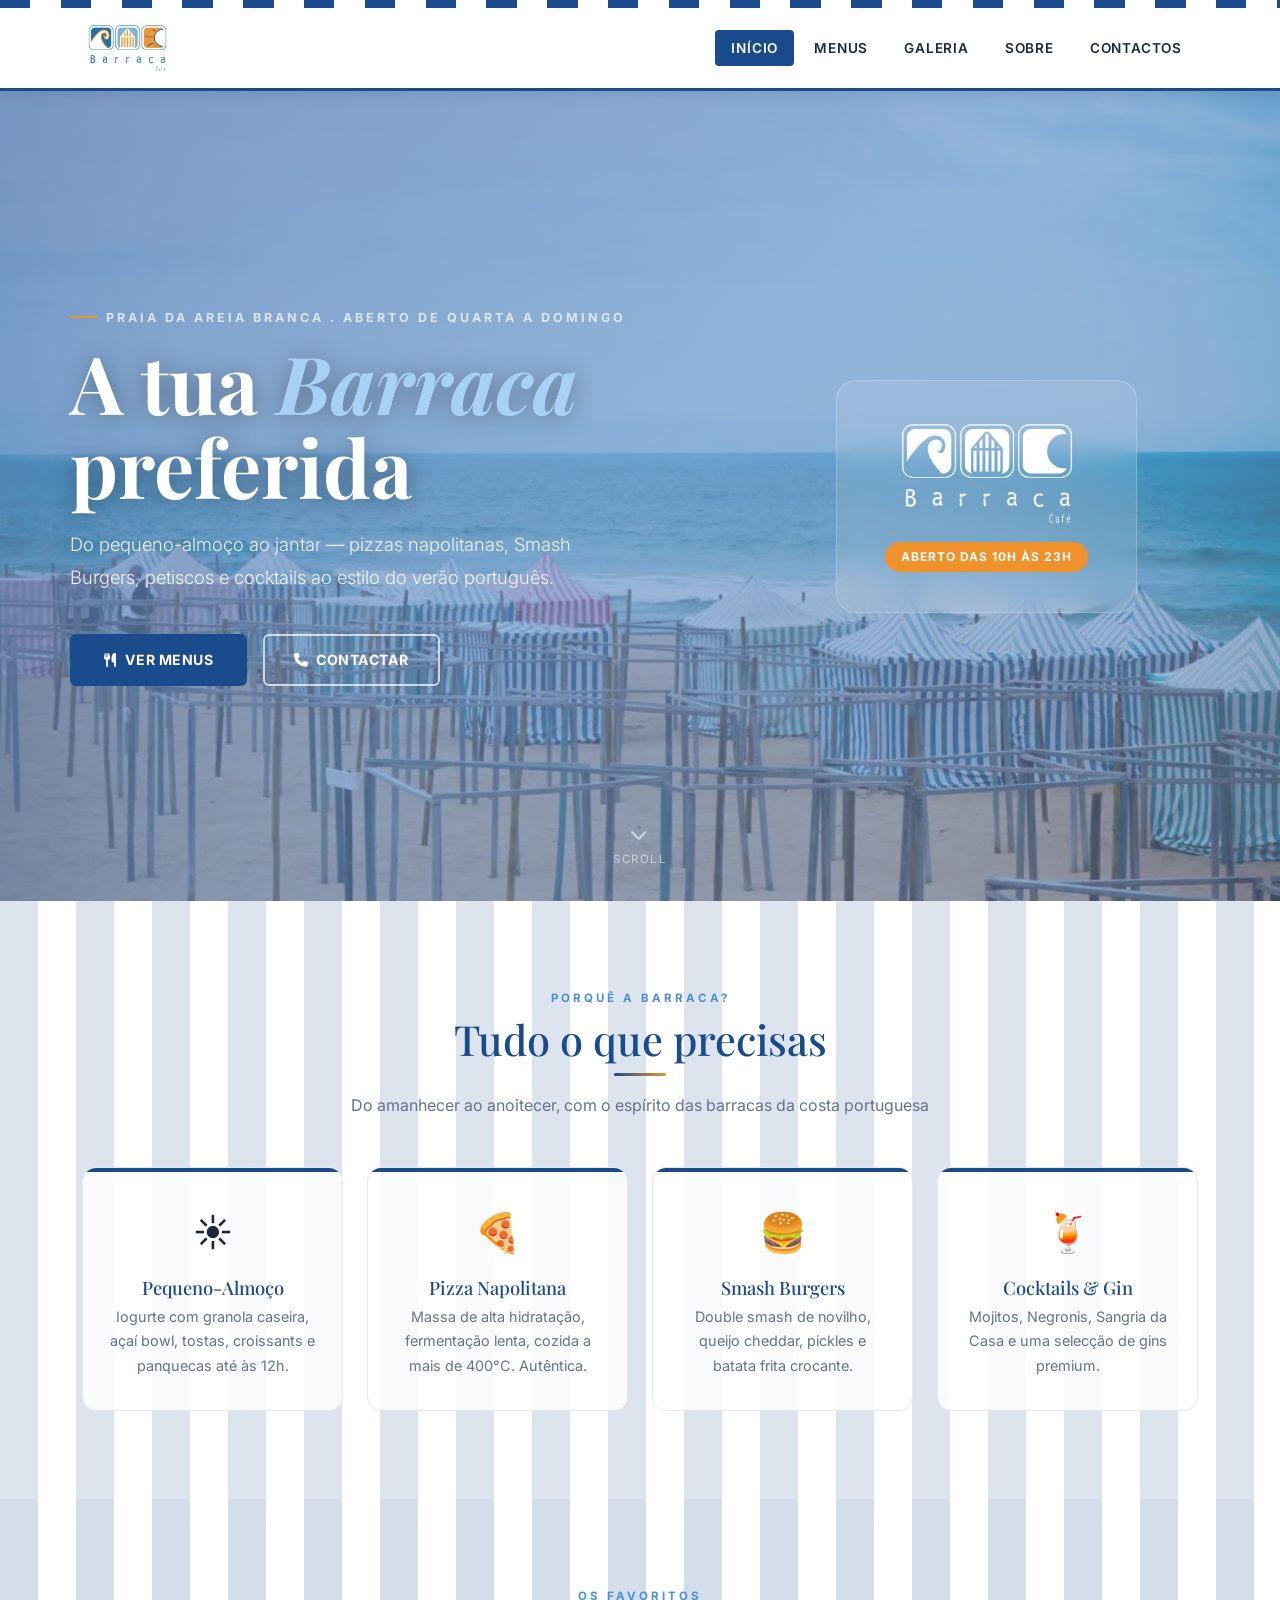
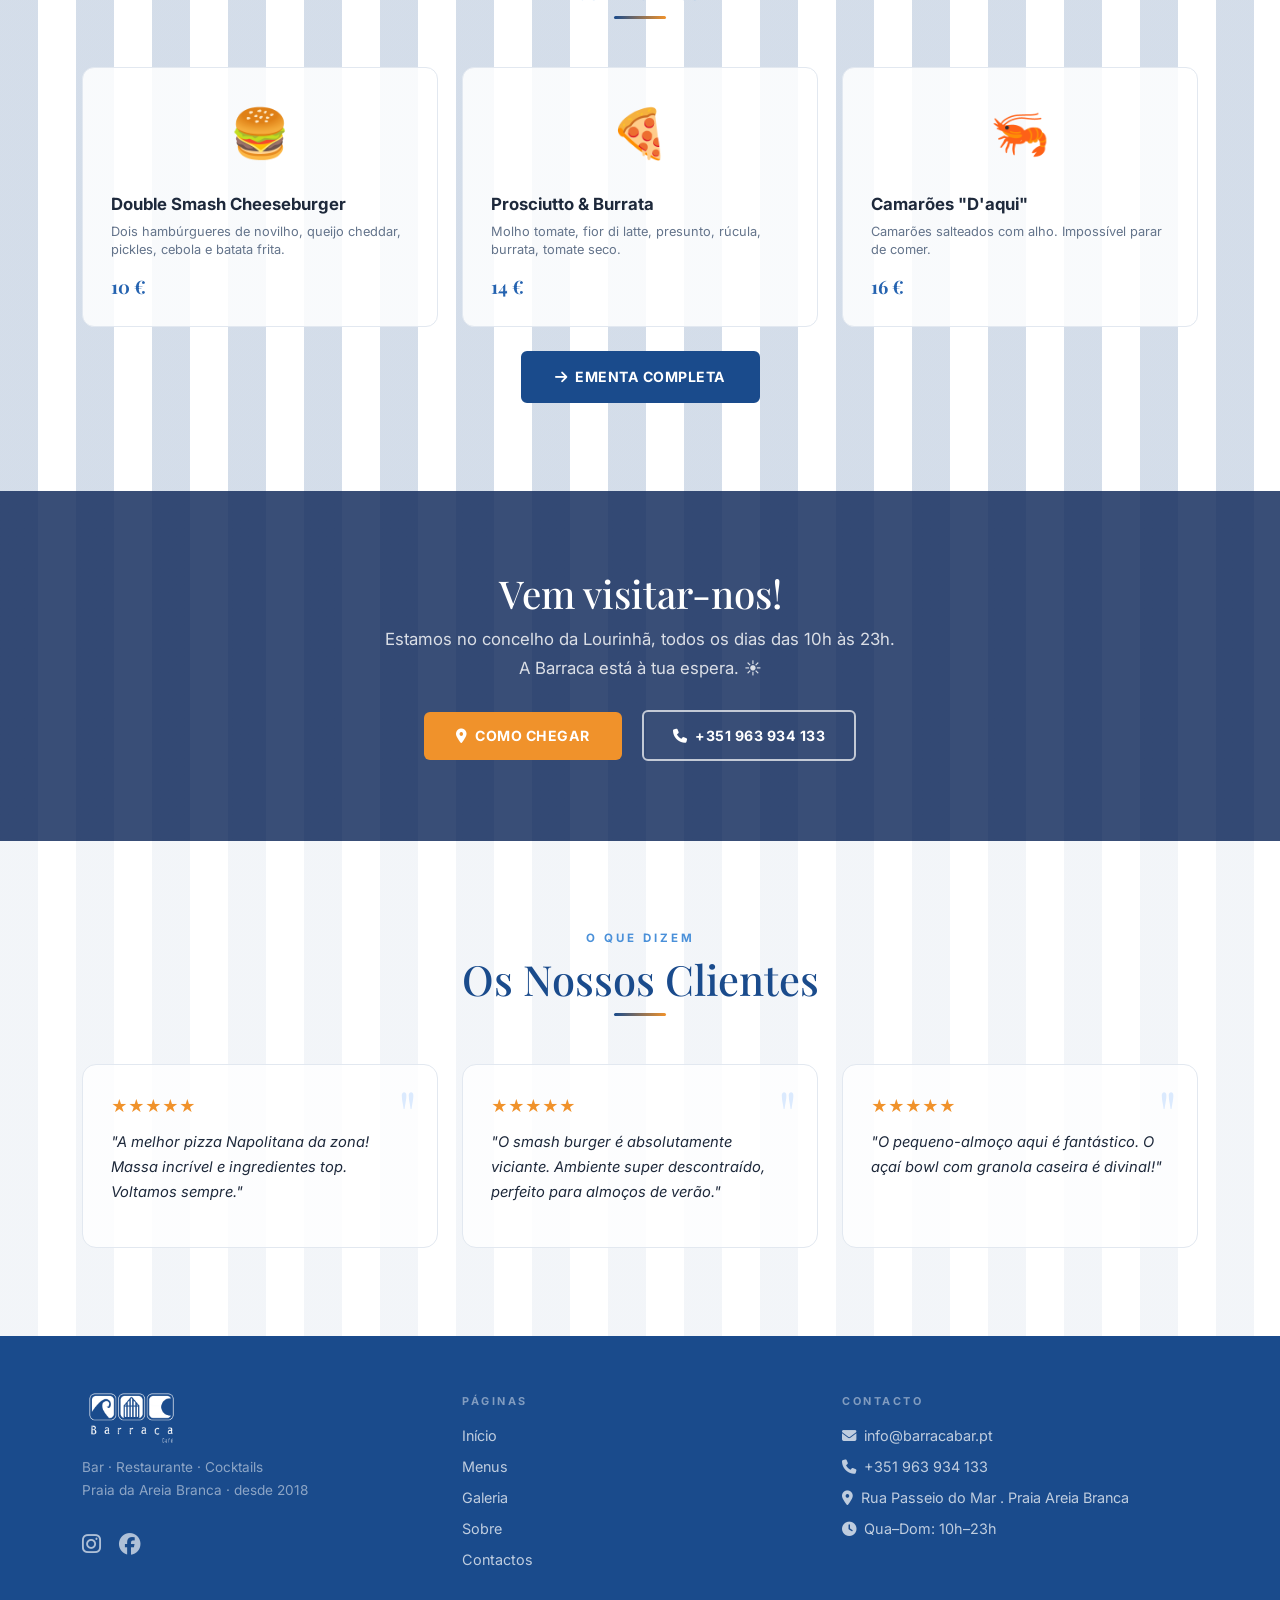
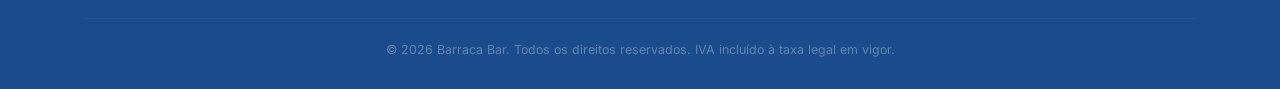
==== index.html @ 21923c7c "added new file" ====
<!DOCTYPE html>
<html lang="pt">
<head>
  <meta charset="UTF-8" />
  <meta name="viewport" content="width=device-width, initial-scale=1" />
  <title>Barraca Bar | Praia da Areia Branca</title>
  <meta name="description" content="Barraca Bar — pequenos-almoços, hambúrgueres smash, pizzas napolitanas, tapas e cocktails junto à praia de Lisboa. Ambiente descontraído com espírito de barraca." />
  <meta name="keywords" content="barraca bar Lisboa, restaurante praia Lisboa, pizza napolitana, hambúrguer smash, café praia, petiscos, cocktails" />
  <!-- Open Graph -->
  <meta property="og:type"
      content="website">
  <meta property="og:site_name"
      content="Barraca Bar">
  <meta property="og:title"
      content="Barraca Bar | Praia da Areia Branca">
  <meta property="og:description"
      content="Pizzas napolitanas, Smash Burgers e cocktails
               junto à praia. Qua-Dom, 10h-23h.">
  <meta property="og:image"
      content="https://barracabar.pt/imagens/pallinni.jpg">
  <meta property="og:url"
      content="https://barracabar.pt">

  <link href="https://cdn.jsdelivr.net/npm/bootstrap@5.3.3/dist/css/bootstrap.min.css" rel="stylesheet"/>
  <link href="https://cdnjs.cloudflare.com/ajax/libs/font-awesome/6.5.0/css/all.min.css" rel="stylesheet"/>
  <link href="https://fonts.googleapis.com/css2?family=Playfair+Display:ital,wght@0,700;1,500&family=Inter:wght@300;400;500;600;700&display=swap" rel="stylesheet"/>
  <link href="css/estilos.css" rel="stylesheet"/>

  <link rel="icon" type="image/x-icon" href="favicon.ico">
  <link rel="icon" type="image/png" sizes="32x32"
      href="favicon-32x32.png">
  <link rel="apple-touch-icon" sizes="180x180"
      href="apple-touch-icon.png">
</head>
<body>

<!-- ══ HEADER ══ -->
<header class="site-header">
  <div class="stripe-band"></div>
  <nav class="navbar navbar-expand-lg">
    <div class="container">
      <a class="navbar-brand" href="index.html">
        <img src="imagens/barracalogo.jpg" alt="Logótipo Barraca Bar"/>
      </a>
      <button class="navbar-toggler" type="button"
              data-bs-toggle="collapse" data-bs-target="#nav"
              aria-controls="nav" aria-expanded="false" aria-label="Menu">
        <span class="navbar-toggler-icon"></span>
      </button>
      <div class="collapse navbar-collapse" id="nav">
        <ul class="navbar-nav ms-auto gap-1">
          <li class="nav-item"><a class="nav-link active" href="index.html">Início</a></li>
          <li class="nav-item"><a class="nav-link" href="ementa.html">Menus</a></li>
          <li class="nav-item"><a class="nav-link" href="galeria.html">Galeria</a></li>
          <li class="nav-item"><a class="nav-link" href="sobre.html">Sobre</a></li>
          <li class="nav-item"><a class="nav-link" href="contactos.html">Contactos</a></li>
        </ul>
      </div>
    </div>
  </nav>
</header>

<main>

  <!-- ── HERO ── -->
  <section class="hero" aria-label="Bem-vindo ao Barraca Bar">
    <div class="hero-overlay"></div>
    <div class="hero-content container">
      <div class="row align-items-center g-5">
        <div class="col-lg-7">
          <p class="hero-eyebrow">Praia da Areia Branca . Aberto de Quarta a Domingo</p>
          <h1>A tua <em>Barraca</em><br/>preferida</h1>
          <p class="lead">Do pequeno-almoço ao jantar — pizzas napolitanas, Smash Burgers, petiscos e cocktails ao estilo do verão português.</p>
          <div class="d-flex flex-wrap gap-3">
            <a href="ementa.html" class="btn-barraca"><i class="fas fa-utensils"></i> Ver Menus</a>
            <a href="contactos.html" class="btn-outline-white"><i class="fas fa-phone"></i> Contactar</a>
          </div>
        </div>
        <div class="col-lg-5 d-none d-lg-flex align-items-center justify-content-center">
          <div class="hero-logo-card">
            <img src="imagens/barracalogo.jpg" alt="Barraca Bar"/>
            <span class="badge-open">Aberto das 10h às 23h</span>
          </div>
        </div>
      </div>
    </div>
    <div class="scroll-hint" aria-hidden="true">
      <i class="fas fa-chevron-down"></i>
      <span>Scroll</span>
    </div>
  </section>

  <!-- ── DESTAQUES ── -->
  <section aria-label="O que temos para oferecer">
    <div class="container">
      <div class="text-center mb-5">
        <span class="section-eyebrow">Porquê a Barraca?</span>
        <h2 class="section-title">Tudo o que precisas</h2>
        <div class="divider mx-auto"></div>
        <p class="section-sub">Do amanhecer ao anoitecer, com o espírito das barracas da costa portuguesa</p>
      </div>
      <div class="row g-4">
        <div class="col-sm-6 col-lg-3">
          <div class="feat-card">
            <span class="icon">☀️</span>
            <h3>Pequeno-Almoço</h3>
            <p>Iogurte com granola caseira, açaí bowl, tostas, croissants e panquecas até às 12h.</p>
          </div>
        </div>
        <div class="col-sm-6 col-lg-3">
          <div class="feat-card">
            <span class="icon">🍕</span>
            <h3>Pizza Napolitana</h3>
            <p>Massa de alta hidratação, fermentação lenta, cozida a mais de 400°C. Autêntica.</p>
          </div>
        </div>
        <div class="col-sm-6 col-lg-3">
          <div class="feat-card">
            <span class="icon">🍔</span>
            <h3>Smash Burgers</h3>
            <p>Double smash de novilho, queijo cheddar, pickles e batata frita crocante.</p>
          </div>
        </div>
        <div class="col-sm-6 col-lg-3">
          <div class="feat-card">
            <span class="icon">🍹</span>
            <h3>Cocktails & Gin</h3>
            <p>Mojitos, Negronis, Sangria da Casa e uma selecção de gins premium.</p>
          </div>
        </div>
      </div>
    </div>
  </section>

  <!-- ── DESTAQUES DA EMENTA ── -->
  <section class="stripe-v-pale" aria-label="Destaques da ementa">
    <div class="container">
      <div class="text-center mb-5">
        <span class="section-eyebrow">Os favoritos</span>
        <div class="divider mx-auto"></div>
      </div>
      <div class="row g-4">
        <div class="col-md-4">
          <div class="menu-card h-100">
            <div style="font-size:3rem;text-align:center;margin-bottom:1rem;">🍔</div>
            <div class="prato-nome" style="font-size:1.05rem;margin-bottom:.3rem;">Double Smash Cheeseburger</div>
            <p class="prato-desc" style="margin-bottom:.75rem;">Dois hambúrgueres de novilho, queijo cheddar, pickles, cebola e batata frita.</p>
            <span class="prato-preco">10 €</span>
          </div>
        </div>
        <div class="col-md-4">
          <div class="menu-card h-100">
            <div style="font-size:3rem;text-align:center;margin-bottom:1rem;">🍕</div>
            <div class="prato-nome" style="font-size:1.05rem;margin-bottom:.3rem;">Prosciutto &amp; Burrata</div>
            <p class="prato-desc" style="margin-bottom:.75rem;">Molho tomate, fior di latte, presunto, rúcula, burrata, tomate seco.</p>
            <span class="prato-preco">14 €</span>
          </div>
        </div>
        <div class="col-md-4">
          <div class="menu-card h-100">
            <div style="font-size:3rem;text-align:center;margin-bottom:1rem;">🦐</div>
            <div class="prato-nome" style="font-size:1.05rem;margin-bottom:.3rem;">Camarões "D'aqui"</div>
            <p class="prato-desc" style="margin-bottom:.75rem;">Camarões salteados com alho. Impossível parar de comer.</p>
            <span class="prato-preco">16 €</span>
          </div>
        </div>
      </div>
      <div class="text-center mt-4">
        <a href="ementa.html" class="btn-barraca"><i class="fas fa-arrow-right"></i> Ementa Completa</a>
      </div>
    </div>
  </section>

  <!-- ── CTA com foto de barraca ── -->
  <section class="cta-section" aria-label="Chamada para contacto">
    <div class="container">
      <h2>Vem visitar-nos!</h2>
      <p>Estamos no concelho da Lourinhã, todos os dias das 10h às 23h.<br/>A Barraca está à tua espera. ☀️</p>
      <a href="contactos.html" class="btn-laranja me-3"><i class="fas fa-map-marker-alt"></i> Como Chegar</a>
      <a href="tel:+351963934133" class="btn-outline-white"><i class="fas fa-phone"></i> +351 963 934 133</a>
    </div>
  </section>

  <!-- ── TESTEMUNHOS ── -->
  <section aria-label="Opiniões de clientes">
    <div class="container">
      <div class="text-center mb-5">
        <span class="section-eyebrow">O que dizem</span>
        <h2 class="section-title">Os Nossos Clientes</h2>
        <div class="divider mx-auto"></div>
      </div>
      <div class="row g-4">
        <div class="col-md-4">
          <div class="review-card">
            <div class="review-stars">★★★★★</div>
            <p class="review-text">"A melhor pizza Napolitana da zona! Massa incrível e ingredientes top. Voltamos sempre."</p>
            <span class="review-author"></span>
          </div>
        </div>
        <div class="col-md-4">
          <div class="review-card">
            <div class="review-stars">★★★★★</div>
            <p class="review-text">"O smash burger é absolutamente viciante. Ambiente super descontraído, perfeito para almoços de verão."</p>
            <span class="review-author"></span>
          </div>
        </div>
        <div class="col-md-4">
          <div class="review-card">
            <div class="review-stars">★★★★★</div>
            <p class="review-text">"O pequeno-almoço aqui é fantástico. O açaí bowl com granola caseira é divinal!"</p>
            <span class="review-author"></span>
          </div>
        </div>
      </div>
    </div>
  </section>

</main>

<!-- ══ FOOTER ══ -->
<footer class="site-footer">
  <div class="container">
    <div class="row g-4">
      <div class="col-lg-4">
        <div class="footer-logo"><img src="imagens/barracalogo.jpg" alt="Barraca Bar"/></div>
        <p class="footer-tagline">Bar · Restaurante · Cocktails<br/>Praia da Areia Branca · desde 2018</p>
        <div class="social-row">
          <a href="https://www.instagram.com/barraca_bar/" aria-label="Instagram"><i class="fab fa-instagram"></i></a>
          <a href="https://www.facebook.com/BarracaCafePab/" aria-label="Facebook"><i class="fab fa-facebook"></i></a>
          <a href="#" aria-label="TripAdvisor"><i class="fab fa-tripadvisor"></i></a>
        </div>
      </div>
      <div class="col-sm-6 col-lg-4 footer-links">
        <span class="footer-col-title">Páginas</span>
        <a href="index.html">Início</a>
        <a href="ementa.html">Menus</a>
        <a href="galeria.html">Galeria</a>
        <a href="sobre.html">Sobre</a>
        <a href="contactos.html">Contactos</a>
      </div>
      <div class="col-sm-6 col-lg-4 footer-links">
        <span class="footer-col-title">Contacto</span>
        <a href="mailto:info@barracabar.pt"><i class="fas fa-envelope me-2"></i>info@barracabar.pt</a>
        <a href="tel:+351963934133"><i class="fas fa-phone me-2"></i>+351 963 934 133</a>
        <a href="#"><i class="fas fa-map-marker-alt me-2"></i>Rua Passeio do Mar . Praia Areia Branca</a>
        <a href="#"><i class="fas fa-clock me-2"></i>Qua–Dom: 10h–23h</a>
      </div>
    </div>
    <hr class="footer-hr"/>
    <p class="footer-copy">&copy; 2026 Barraca Bar. Todos os direitos reservados. IVA incluído à taxa legal em vigor.</p>
  </div>
</footer>

<script src="https://cdn.jsdelivr.net/npm/bootstrap@5.3.3/dist/js/bootstrap.bundle.min.js"></script>
</body>
</html>
---- css/estilos.css ----
/* ══════════════════════════════════════════════════════════════
   Barraca Bar — Folha de Estilos Principal
   Paleta: Branco dominante · Azul #1a4b8c · Laranja #f0922b
   ══════════════════════════════════════════════════════════════ */

@import url('https://fonts.googleapis.com/css2?family=Playfair+Display:ital,wght@0,700;1,500&family=Inter:wght@300;400;500;600;700&display=swap');

/* ── VARIÁVEIS ── */
:root {
  --azul:        #1a4b8c;
  --azul-mid:    #2563b0;
  --azul-light:  #4a90d9;
  --azul-pale:   #dbeafe;
  --laranja:     #f0922b;
  --laranja-esc: #d4771e;
  --branco:      #ffffff;
  --off-white:   #f8fafc;
  --cinza-claro: #f1f5f9;
  --cinza-borda: #e2e8f0;
  --texto:       #1e293b;
  --texto-muted: #64748b;
  --sombra-azul: rgba(26, 75, 140, 0.12);
  --red:         #ed3b3b;
  --green:       #3e6e00;

  /* Riscas verticais azul+branco (fiel à foto) */
  --s: 38px;
}

/* ── RESET ── */
*, *::before, *::after { box-sizing: border-box; margin: 0; padding: 0; }

html { scroll-behavior: smooth; }

body {
  font-family: 'Inter', sans-serif;
  color: var(--texto);
  /* Riscas verticais subtis em todo o site — fundo permanente */
  background:
    repeating-linear-gradient(
      90deg,
      rgba(26,75,140,.055)  0,
      rgba(26,75,140,.055)  var(--s),
      transparent           var(--s),
      transparent           calc(var(--s) * 2)
    )
    #ffffff;
  font-size: 16px;
  line-height: 1.7;
  -webkit-font-smoothing: antialiased;
}

h1, h2, h3, h4 {
  font-family: 'Playfair Display', serif;
  line-height: 1.15;
}

img { max-width: 100%; display: block; }
a  { transition: color .2s; }

/* ══════════════════════════════════════════════════════════════
   PADRÕES DE RISCAS
   ══════════════════════════════════════════════════════════════ */

/* Riscas verticais fortes — igual às barracas da foto */
.stripe-v {
  background: repeating-linear-gradient(
    90deg,
    var(--azul)  0, var(--azul)  var(--s),
    var(--branco) var(--s), var(--branco) calc(var(--s) * 2)
  );
}

/* Riscas médias — secções de destaque */
.stripe-v-pale {
  background: repeating-linear-gradient(
    90deg,
    rgba(26,75,140,.14)  0, rgba(26,75,140,.14)  var(--s),
    rgba(255,255,255,.95) var(--s), rgba(255,255,255,.95) calc(var(--s) * 2)
  );
}

/* Riscas ainda mais fortes — alternância de secção */
.stripe-v-strong {
  background: repeating-linear-gradient(
    90deg,
    rgba(26,75,140,.22)  0, rgba(26,75,140,.22)  var(--s),
    var(--branco)        var(--s), var(--branco)  calc(var(--s) * 2)
  );
}

/* Faixa decorativa topo tipo toldo — azul, branco, azul, branco */
.stripe-band {
  height: 8px;
  background: repeating-linear-gradient(
    90deg,
    var(--azul)   0,  var(--azul)   calc(var(--s) * 0.8),
    var(--branco) calc(var(--s) * 0.8), var(--branco) calc(var(--s) * 1.6)
  );
}

/* ══════════════════════════════════════════════════════════════
   NAVBAR
   ══════════════════════════════════════════════════════════════ */
.site-header {
  position: sticky;
  top: 0;
  z-index: 1000;
  box-shadow: 0 2px 16px rgba(0,0,0,.10);
}

.navbar {
  background: var(--branco) !important;
  padding: .7rem 0;
  border-bottom: 3px solid var(--azul);
}

.navbar-brand img {
  height: 48px;
  width: auto;
}

.nav-link {
  font-family: 'Inter', sans-serif;
  font-weight: 600;
  font-size: .85rem;
  letter-spacing: .8px;
  text-transform: uppercase;
  color: var(--texto) !important;
  padding: .4rem 1rem !important;
  border-radius: 4px;
  transition: color .2s, background .2s;
}
.nav-link:hover,
.nav-link.active {
  color: var(--branco) !important;
  background: var(--azul);
}

.navbar-toggler {
  border: 2px solid var(--azul);
  border-radius: 4px;
  padding: .3rem .5rem;
}
.navbar-toggler-icon {
  background-image: url("data:image/svg+xml,%3csvg xmlns='http://www.w3.org/2000/svg' viewBox='0 0 30 30'%3e%3cpath stroke='%231a4b8c' stroke-linecap='round' stroke-width='2.5' d='M4 7h22M4 15h22M4 23h22'/%3e%3c/svg%3e");
}

/* ══════════════════════════════════════════════════════════════
   HERO — foto barraca como fundo
   ══════════════════════════════════════════════════════════════ */
.hero {
  position: relative;
  min-height: 90vh;
  display: flex;
  align-items: center;
  justify-content: center;
  overflow: hidden;
  background:
    url('../imagens/barraca-hero.jpg') center center / cover no-repeat;
}

/* Overlay */
.hero-overlay {
  position: absolute;
  inset: 0;
  background: linear-gradient(
    135deg,
    rgba(105, 133, 184, 0.8) 0%,
    rgba(104, 144, 197, 0.65) 50%,
    rgba(102, 127, 172, 0.55) 100%
  );
}

.hero-content {
  position: relative;
  z-index: 2;
  color: var(--branco);
  width: 100%;
  padding: 6rem 0;
}

/* Force both columns to align at vertical midpoint */
.hero-content .row {
  align-items: center;
}

.hero-eyebrow {
  font-family: 'Inter', sans-serif;
  font-size: .78rem;
  font-weight: 700;
  letter-spacing: 3px;
  text-transform: uppercase;
  color: rgba(255,255,255,.7);
  margin-bottom: .75rem;
  display: flex;
  align-items: center;
  gap: .5rem;
}
.hero-eyebrow::before {
  content: '';
  display: inline-block;
  width: 28px;
  height: 2px;
  background: var(--laranja);
}

.hero h1 {
  font-size: 4.5rem;
  font-weight: 700;
  line-height: 1.05;
  margin-bottom: 1.25rem;
  text-shadow: 0 2px 24px rgba(0,0,0,.35);
}
.hero h1 em {
  font-style: italic;
  color: #a8d0f5;
}

.hero .lead {
  font-size: 1.15rem;
  font-weight: 300;
  color: rgba(255,255,255,.88);
  max-width: 520px;
  margin-bottom: 2.5rem;
  line-height: 1.8;
}

/* Glassmorphism box — logo */
.hero-logo-card {
  background: rgba(255,255,255,.10);
  backdrop-filter: blur(12px);
  -webkit-backdrop-filter: blur(12px);
  border: 1px solid rgba(255,255,255,.22);
  border-radius: 20px;
  padding: 2.5rem 3rem;
  text-align: center;
  display: flex;
  flex-direction: column;
  align-items: center;
  gap: 1rem;
}
.hero-logo-card img {
  width: 200px;
  filter: brightness(0) invert(1);
}
.hero-logo-card .badge-open {
  display: inline-block;
  background: var(--laranja);
  color: var(--branco);
  font-size: .75rem;
  font-weight: 700;
  letter-spacing: 1px;
  text-transform: uppercase;
  padding: .3rem 1rem;
  border-radius: 20px;
}

/* Scroll indicator */
.scroll-hint {
  position: absolute;
  bottom: 2rem;
  left: 50%;
  transform: translateX(-50%);
  z-index: 3;
  display: flex;
  flex-direction: column;
  align-items: center;
  gap: .4rem;
  color: rgba(255,255,255,.55);
  font-size: .72rem;
  letter-spacing: 1.5px;
  text-transform: uppercase;
  animation: bounce 2s ease-in-out infinite;
}
.scroll-hint i { font-size: 1.1rem; }
@keyframes bounce {
  0%, 100% { transform: translateX(-50%) translateY(0); }
  50%       { transform: translateX(-50%) translateY(6px); }
}

/* ══════════════════════════════════════════════════════════════
   BOTÕES
   ══════════════════════════════════════════════════════════════ */
.btn-barraca {
  display: inline-flex;
  align-items: center;
  gap: .5rem;
  background: var(--azul);
  color: var(--branco);
  border: 2px solid var(--azul);
  padding: .75rem 2rem;
  border-radius: 6px;
  font-family: 'Inter', sans-serif;
  font-weight: 700;
  font-size: .88rem;
  letter-spacing: .5px;
  text-transform: uppercase;
  text-decoration: none;
  cursor: pointer;
  transition: all .25s;
}
.btn-barraca:hover {
  background: var(--azul-mid);
  border-color: var(--azul-mid);
  color: var(--branco);
  transform: translateY(-2px);
  box-shadow: 0 6px 20px rgba(26,75,140,.35);
}

.btn-outline-white {
  display: inline-flex;
  align-items: center;
  gap: .5rem;
  background: transparent;
  color: var(--branco);
  border: 2px solid rgba(255,255,255,.7);
  padding: .73rem 1.8rem;
  border-radius: 6px;
  font-family: 'Inter', sans-serif;
  font-weight: 700;
  font-size: .88rem;
  letter-spacing: .5px;
  text-transform: uppercase;
  text-decoration: none;
  transition: all .25s;
}
.btn-outline-white:hover {
  background: var(--branco);
  border-color: var(--branco);
  color: var(--azul);
  transform: translateY(-2px);
}

.btn-laranja {
  display: inline-flex;
  align-items: center;
  gap: .5rem;
  background: var(--laranja);
  color: var(--branco);
  border: none;
  padding: .75rem 2rem;
  border-radius: 6px;
  font-family: 'Inter', sans-serif;
  font-weight: 700;
  font-size: .88rem;
  letter-spacing: .5px;
  text-transform: uppercase;
  text-decoration: none;
  cursor: pointer;
  transition: all .25s;
}
.btn-laranja:hover {
  background: var(--laranja-esc);
  color: var(--branco);
  transform: translateY(-2px);
  box-shadow: 0 6px 18px rgba(240,146,43,.4);
}

/* ══════════════════════════════════════════════════════════════
   SECÇÕES GENÉRICAS
   ══════════════════════════════════════════════════════════════ */
section { padding: 5.5rem 0; }

.section-eyebrow {
  font-family: 'Inter', sans-serif;
  font-size: .72rem;
  font-weight: 700;
  letter-spacing: 3px;
  text-transform: uppercase;
  color: var(--azul-light);
  display: block;
  margin-bottom: .4rem;
}

.section-title {
  font-size: 2.6rem;
  color: var(--azul);
  margin-bottom: .3rem;
}

.section-sub {
  font-size: 1rem;
  color: var(--texto-muted);
  margin-bottom: 3rem;
}

.divider {
  width: 52px;
  height: 3px;
  background: linear-gradient(to right, var(--azul), var(--laranja));
  border-radius: 2px;
  margin: .6rem 0 1rem;
}
.divider.mx-auto { margin-left: auto; margin-right: auto; }

/* ══════════════════════════════════════════════════════════════
   CARDS DE DESTAQUE (home)
   ══════════════════════════════════════════════════════════════ */
.feat-card {
  background: rgba(255,255,255,.82);
  backdrop-filter: blur(0px);
  border: 1px solid var(--cinza-borda);
  border-radius: 14px;
  padding: 2rem 1.5rem;
  text-align: center;
  height: 100%;
  transition: transform .3s, box-shadow .3s, border-color .3s;
  position: relative;
  overflow: hidden;
}
.feat-card::before {
  content: '';
  position: absolute;
  top: 0; left: 0; right: 0;
  height: 4px;
  background: var(--azul);
}
.feat-card:hover {
  transform: translateY(-6px);
  box-shadow: 0 16px 40px var(--sombra-azul);
  border-color: var(--azul-pale);
}
.feat-card .icon {
  font-size: 2.4rem;
  margin-bottom: .75rem;
  display: block;
}
.feat-card h3 {
  font-size: 1.15rem;
  color: var(--azul);
  margin-bottom: .4rem;
}
.feat-card p {
  font-size: .9rem;
  color: var(--texto-muted);
  margin: 0;
}

/* ══════════════════════════════════════════════════════════════
   SECÇÃO CTA (fundo com foto barraca + overlay azul)
   ══════════════════════════════════════════════════════════════ */
.cta-section {
  position: relative;
  overflow: hidden;
  background:
    url('../imagens/barraca-hero.jpg') center 40% / cover no-repeat;
  padding: 5rem 0;
  text-align: center;
  color: var(--branco);
}
.cta-section::before {
  content: '';
  position: absolute;
  inset: 0;
  background: rgba(14, 40, 90, .82);
}
.cta-section > .container { position: relative; z-index: 2; }
.cta-section h2 { font-size: 2.4rem; color: var(--branco); margin-bottom: .6rem; }
.cta-section p  { color: rgba(255,255,255,.82); font-size: 1.05rem; margin-bottom: 1.75rem; }

/* ══════════════════════════════════════════════════════════════
   HERO INTERIOR (páginas secundárias)
   ══════════════════════════════════════════════════════════════ */
.page-hero {
  position: relative;
  overflow: hidden;
  background:
    url('../imagens/barraca-hero.jpg') center center / cover no-repeat;
  padding: 5rem 0 4rem;
  text-align: center;
  color: var(--branco);
}
.page-hero::after {
  content: '';
  position: absolute;
  inset: 0;
  background: rgba(14, 40, 90, .76);
}
.page-hero > div { position: relative; z-index: 2; }
.page-hero h1   { font-size: 2.8rem; margin-bottom: .4rem; }
.page-hero p    { color: rgba(255,255,255,.82); font-size: 1rem; margin: 0; }

/* ══════════════════════════════════════════════════════════════
   EMENTA — layout de linhas de prato
   ══════════════════════════════════════════════════════════════ */
.menu-filter {
  display: flex;
  flex-wrap: wrap;
  gap: .5rem;
  justify-content: center;
  margin-bottom: 3rem;
}
.menu-filter button {
  padding: .45rem 1.2rem;
  border: 2px solid var(--azul-mid);
  border-radius: 4px;
  background: transparent;
  color: var(--azul-light);
  font-family: 'Inter', sans-serif;
  font-weight: 700;
  font-size: .78rem;
  letter-spacing: .5px;
  text-transform: uppercase;
  cursor: pointer;
  transition: all .2s;
}
.menu-filter button:hover,
.menu-filter button.ativo {
  background: var(--azul);
  color: var(--branco);
}

.menu-block { margin-bottom: 3.5rem; }

.menu-block-title {
  font-size: 1.8rem;
  color: var(--azul-light);
  padding-left: 1rem;
  border-left: 5px solid var(--laranja);
  margin-bottom: .25rem;
}
.menu-block-sub {
  font-family: 'Inter', sans-serif;
  font-size: .82rem;
  color: var(--texto-muted);
  margin-bottom: 1.25rem;
  margin-left: 1.3rem;
}

.menu-card {
  background: rgba(255,255,255,.85);
  border: 1px solid var(--cinza-borda);
  border-radius: 12px;
  padding: 1.5rem 1.75rem;
  height: 100%;
}

.prato-row {
  display: flex;
  justify-content: space-between;
  align-items: flex-start;
  padding: .85rem 0;
  border-bottom: 1px dashed var(--cinza-borda);
  gap: 1rem;
}
.prato-row:last-child { border-bottom: none; padding-bottom: 0; }

.prato-nome {
  font-family: 'Inter', sans-serif;
  font-weight: 700;
  font-size: .93rem;
  color: var(--texto);
}
.prato-desc {
  font-size: .8rem;
  color: var(--texto-muted);
  margin: .15rem 0 0;
  line-height: 1.4;
}
.prato-preco {
  font-family: 'Playfair Display', serif;
  font-size: 1.15rem;
  color: var(--azul-mid);
  font-weight: 700;
  white-space: nowrap;
  flex-shrink: 0;
}

/* ══════════════════════════════════════════════════════════════
   GALERIA
   ══════════════════════════════════════════════════════════════ */

.gallery-grid {
  display: grid;
  grid-template-columns: repeat(3, 1fr);
  grid-auto-rows: 260px;
  gap: 10px;
}

.gallery-item {
  position: relative;
  overflow: hidden;
  border-radius: 10px;
  background: var(--azul-pale);
  cursor: default;
}

/* Real photo fills cell */
.gallery-item img {
  width: 100%;
  height: 100%;
  object-fit: cover;
  display: block;
  transition: transform .4s ease;
}

/* Clickable items */
.gallery-item.has-photo { cursor: pointer; }
.gallery-item.has-photo:hover img { transform: scale(1.06); }

/* Caption overlay — gradient, not solid box */
.gallery-item .overlay-label {
  position: absolute;
  inset: 0;
  background: linear-gradient(to top,
    rgba(14,40,90,.80) 0%,
    rgba(14,40,90,.15) 45%,
    transparent 100%);
  display: flex;
  align-items: flex-end;
  padding: 1rem 1.25rem;
  opacity: 0;
  transition: opacity .3s;
}
.gallery-item.has-photo:hover .overlay-label { opacity: 1; }
.overlay-label span {
  color: var(--branco);
  font-weight: 700;
  font-size: .9rem;
  text-shadow: 0 1px 3px rgba(0,0,0,.5);
}

/* Placeholder stripes */
.gallery-placeholder {
  width: 100%;
  height: 100%;
  display: flex;
  flex-direction: column;
  align-items: center;
  justify-content: center;
  gap: .5rem;
  font-size: 2.5rem;
}
.gallery-item:nth-child(odd) .gallery-placeholder {
  background: repeating-linear-gradient(90deg,
    rgba(26,75,140,.12) 0, rgba(26,75,140,.12) 30px,
    rgba(219,234,254,.65) 30px, rgba(219,234,254,.65) 60px);
}
.gallery-item:nth-child(even) .gallery-placeholder {
  background: repeating-linear-gradient(90deg,
    rgba(74,144,217,.10) 0, rgba(74,144,217,.10) 30px,
    rgba(219,234,254,.45) 30px, rgba(219,234,254,.45) 60px);
}
.gallery-placeholder .ph-label {
  font-family: 'Inter', sans-serif;
  font-size: .6rem;
  font-weight: 700;
  letter-spacing: 2px;
  text-transform: uppercase;
  color: var(--azul);
  opacity: .45;
}

/* "Em breve" badge */
.badge-soon {
  position: absolute;
  top: .7rem; left: .7rem;
  background: rgba(26,75,140,.72);
  color: var(--branco);
  font-family: 'Inter', sans-serif;
  font-size: .6rem;
  font-weight: 700;
  letter-spacing: 1px;
  text-transform: uppercase;
  padding: .22rem .6rem;
  border-radius: 4px;
  backdrop-filter: blur(4px);
}

/* Layout helpers */
.g-wide { grid-column: span 2; }  /* 2 colunas */
.g-tall { grid-row:    span 2; }  /* 2 linhas  */

/* Tablet (≤ 991px): 2 colunas */
@media (max-width: 991px) {
  .gallery-grid { grid-template-columns: repeat(2, 1fr); grid-auto-rows: 220px; }
  .g-tall { grid-row: span 1; }
}
/* Mobile (≤ 575px): 1 coluna — sem sobreposições */
@media (max-width: 575px) {
  .gallery-grid { grid-template-columns: 1fr; grid-auto-rows: 220px; gap: 8px; }
  .g-wide { grid-column: span 1; }
  .g-tall { grid-row:    span 1; }
}

/* ══════════════════════════════════════════════════════════════
   SOBRE — equipa e estatísticas
   ══════════════════════════════════════════════════════════════ */
.sobre-img {
  border-radius: 18px;
  overflow: hidden;
  min-height: 380px;
  display: flex;
  align-items: center;
  justify-content: center;
  background:
    url("../imagens/primeirasbarracas.jpg") center center / cover no-repeat;
  position: relative;
}
.sobre-img::after {
  content: '';
  position: absolute;
  inset: 0;
  background: rgba(14,40,90,.35);
  border-radius: 18px;
}

.stat-pill {
  background: rgba(255,255,255,.82);
  border: 1px solid var(--cinza-borda);
  border-radius: 12px;
  padding: 1.5rem 1.25rem;
  text-align: center;
  box-shadow: 0 4px 18px var(--sombra-azul);
}
.stat-pill .num {
  font-family: 'Playfair Display', serif;
  font-size: 2.8rem;
  color: var(--azul);
  line-height: 1;
}
.stat-pill .lbl {
  font-size: .72rem;
  font-weight: 700;
  text-transform: uppercase;
  letter-spacing: 1.5px;
  color: var(--texto-muted);
  margin-top: .25rem;
}

.team-card {
  background: rgba(255,255,255,.82);
  border: 1px solid var(--cinza-borda);
  border-radius: 14px;
  padding: 2rem 1.5rem;
  text-align: center;
  transition: transform .3s, box-shadow .3s;
}
.team-card:hover {
  transform: translateY(-4px);
  box-shadow: 0 12px 32px var(--sombra-azul);
}
.team-avatar {
  width: 84px;
  height: 84px;
  border-radius: 50%;
  margin: 0 auto .9rem;
  display: flex;
  align-items: center;
  justify-content: center;
  font-size: 2.2rem;
  background: repeating-linear-gradient(90deg,
    var(--azul)   0, var(--azul)   14px,
    var(--branco) 14px, var(--branco) 28px);
  border: 4px solid var(--laranja);
}
.team-card h3   { font-size: 1.05rem; color: var(--azul); margin-bottom: .15rem; }
.team-card .role {
  font-family: 'Inter', sans-serif;
  font-size: .72rem;
  font-weight: 700;
  text-transform: uppercase;
  letter-spacing: 1px;
  color: var(--laranja);
}
.team-card p { font-size: .85rem; color: var(--texto-muted); margin-top: .5rem; margin-bottom: 0; }

/* ══════════════════════════════════════════════════════════════
   CONTACTOS — formulário e info
   ══════════════════════════════════════════════════════════════ */
.form-card {
  background: rgba(255,255,255,.88);
  border: 1px solid var(--cinza-borda);
  border-radius: 16px;
  padding: 2.75rem;
  box-shadow: 0 8px 36px var(--sombra-azul);
}

.form-label {
  font-family: 'Inter', sans-serif;
  font-weight: 600;
  font-size: .78rem;
  text-transform: uppercase;
  letter-spacing: .8px;
  color: var(--azul);
  margin-bottom: .35rem;
  display: block;
}

.form-control,
.form-select {
  border: 2px solid var(--cinza-borda);
  border-radius: 8px;
  padding: .65rem 1rem;
  font-family: 'Inter', sans-serif;
  font-size: .95rem;
  background: var(--off-white);
  color: var(--texto);
  width: 100%;
  transition: border-color .25s, box-shadow .25s;
}
.form-control:focus,
.form-select:focus {
  outline: none;
  border-color: var(--azul);
  box-shadow: 0 0 0 3px rgba(26,75,140,.14);
  background: var(--branco);
}
.form-control.is-invalid { border-color: #dc2626; }
.form-control.is-valid   { border-color: #16a34a; }
.form-select.is-invalid  { border-color: #dc2626; }

.invalid-feedback { color: #dc2626; font-size: .78rem; margin-top: .25rem; display: block; }

.mb-form { margin-bottom: 1.25rem; }

#msg-sucesso {
  display: none;
  background: #f0fdf4;
  border: 2px solid #16a34a;
  border-radius: 12px;
  padding: 2rem;
  text-align: center;
  color: #15803d;
  font-weight: 600;
  font-size: 1rem;
  margin-top: 1rem;
}

.info-tile {
  background: rgba(255,255,255,.82);
  border: 1px solid var(--cinza-borda);
  border-radius: 12px;
  padding: 1.5rem;
  display: flex;
  align-items: flex-start;
  gap: 1rem;
  height: 100%;
}
.info-tile .ic {
  width: 46px;
  height: 46px;
  border-radius: 10px;
  background: var(--azul);
  color: var(--branco);
  display: flex;
  align-items: center;
  justify-content: center;
  font-size: 1.1rem;
  flex-shrink: 0;
}
.info-tile h3 {
  font-family: 'Inter', sans-serif;
  font-size: .72rem;
  font-weight: 700;
  text-transform: uppercase;
  letter-spacing: 1px;
  color: var(--texto-muted);
  margin-bottom: .2rem;
}
.info-tile p, .info-tile a {
  font-size: .95rem;
  font-weight: 600;
  color: var(--texto);
  margin: 0;
  text-decoration: none;
}
.info-tile a:hover { color: var(--azul); }

.tabela-hora {
  width: 100%;
  border-collapse: separate;
  border-spacing: 0;
  border-radius: 10px;
  overflow: hidden;
  box-shadow: 0 3px 14px var(--sombra-azul);
  font-size: .88rem;
}
.tabela-hora thead th {
  background: var(--azul);
  color: var(--branco);
  padding: .75rem 1rem;
  text-align: left;
  font-weight: 700;
  font-size: .75rem;
  letter-spacing: .5px;
  text-transform: uppercase;
}
.tabela-hora tbody td {
  padding: .7rem 1rem;
  background: var(--branco);
  border-bottom: 1px solid var(--cinza-borda);
}
.tabela-hora tbody tr:nth-child(even) td { background: var(--off-white); }
.tabela-hora tbody tr:last-child td { border-bottom: none; }

/* ══════════════════════════════════════════════════════════════
   RODAPÉ
   ══════════════════════════════════════════════════════════════ */
.site-footer {
  background: var(--azul);
  color: rgba(255,255,255,.75);
  padding: 3.5rem 0 1.75rem;
}
.site-footer .footer-logo img {
  height: 52px;
  filter: brightness(0) invert(1);
  margin-bottom: .75rem;
}
.site-footer .footer-tagline {
  font-size: .85rem;
  color: rgba(255,255,255,.5);
  margin-bottom: 1.5rem;
}
.footer-col-title {
  font-family: 'Inter', sans-serif;
  font-size: .68rem;
  font-weight: 700;
  letter-spacing: 2.5px;
  text-transform: uppercase;
  color: rgba(255,255,255,.45);
  display: block;
  margin-bottom: .85rem;
}
.footer-links a {
  display: block;
  color: rgba(255,255,255,.72);
  text-decoration: none;
  font-size: .9rem;
  margin-bottom: .4rem;
  transition: color .2s;
}
.footer-links a:hover { color: var(--branco); }

.social-row a {
  color: rgba(255,255,255,.65);
  font-size: 1.35rem;
  margin-right: .9rem;
  display: inline-block;
  transition: color .25s, transform .25s;
}
.social-row a:hover { color: var(--branco); transform: translateY(-3px); }

.footer-hr { border-color: rgba(255,255,255,.12); margin: 2.5rem 0 1.25rem; }
.footer-copy { font-size: .78rem; color: rgba(255,255,255,.32); text-align: center; margin: 0; }

/* ══════════════════════════════════════════════════════════════
   TESTEMUNHOS
   ══════════════════════════════════════════════════════════════ */
.review-card {
  background: rgba(255,255,255,.82);
  border: 1px solid var(--cinza-borda);
  border-radius: 14px;
  padding: 1.75rem;
  height: 100%;
  position: relative;
}

/* ── Alternância de secções com intensidade crescente de riscas ── */
/* Secções pares ficam com riscas um pouco mais visíveis */
main > section:nth-child(even) {
  background: repeating-linear-gradient(
    90deg,
    rgba(26,75,140,.10) 0, rgba(26,75,140,.10) var(--s),
    rgba(255,255,255,.95) var(--s), rgba(255,255,255,.95) calc(var(--s) * 2)
  );
}
/* Navbar branca mantém-se limpa */
.navbar { background: var(--branco) !important; }
.review-card::before {
  content: '"';
  position: absolute;
  top: 1rem;
  right: 1.25rem;
  font-family: 'Playfair Display', serif;
  font-size: 4rem;
  color: var(--azul-pale);
  line-height: 1;
}
.review-stars { color: var(--laranja); font-size: 1rem; margin-bottom: .6rem; }
.review-text  { font-size: .92rem; font-style: italic; color: var(--texto); margin-bottom: .9rem; }
.review-author { font-size: .8rem; font-weight: 700; color: var(--azul); }

/* ══════════════════════════════════════════════════════════════
   RESPONSIVIDADE GERAL
   ══════════════════════════════════════════════════════════════ */
@media (max-width: 767px) {
  section         { padding: 3.5rem 0; }
  .hero           { min-height: 75vh; }
  .hero h1        { font-size: 2.6rem; }
  .hero .lead     { font-size: 1rem; }
  .hero-logo-card { display: none; }
  .hero-content   { padding: 4rem 2rem; }  .section-title  { font-size: 2rem; }
  .page-hero h1   { font-size: 2rem; }
  .form-card      { padding: 1.5rem; }
  .sobre-img      { min-height: 240px; }
  .menu-filter button { font-size: .72rem; padding: .38rem .9rem; }
}

@media (min-width: 992px) {
  .hero h1 { font-size: 5rem; }
}
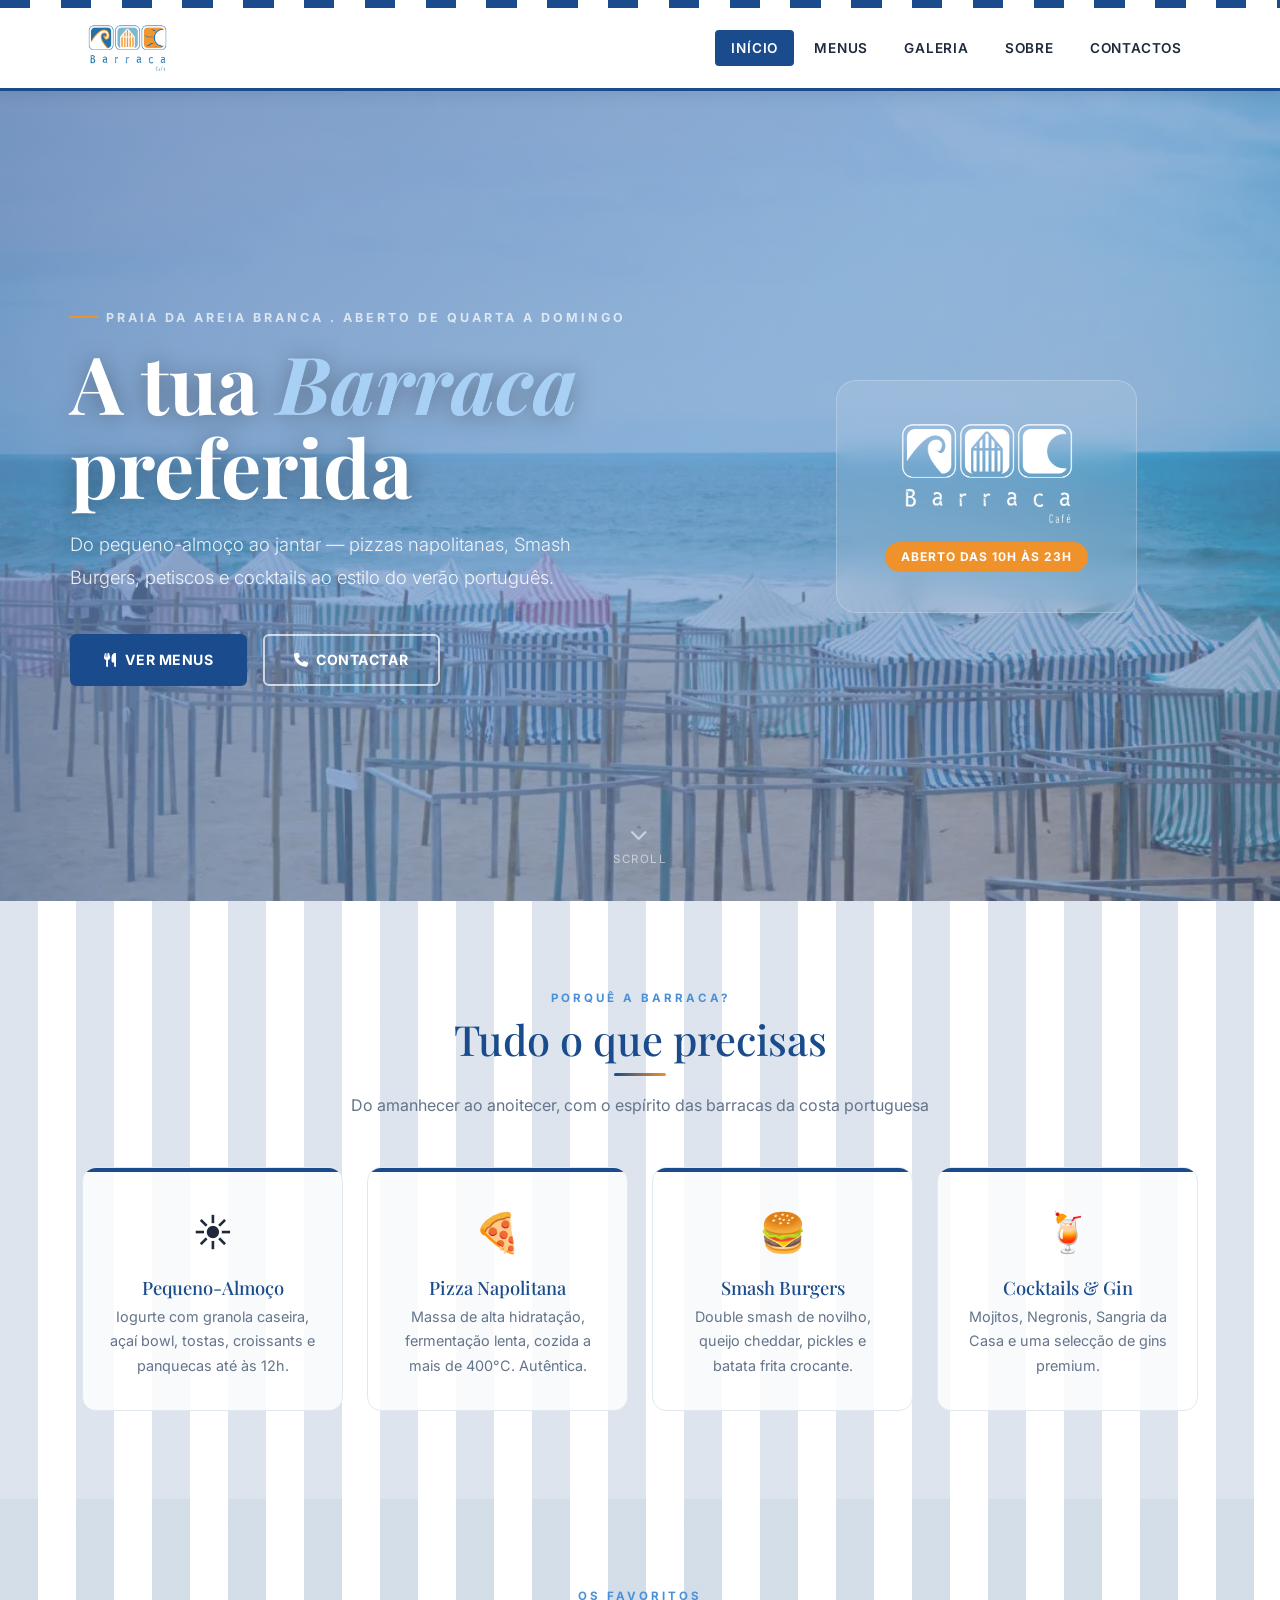
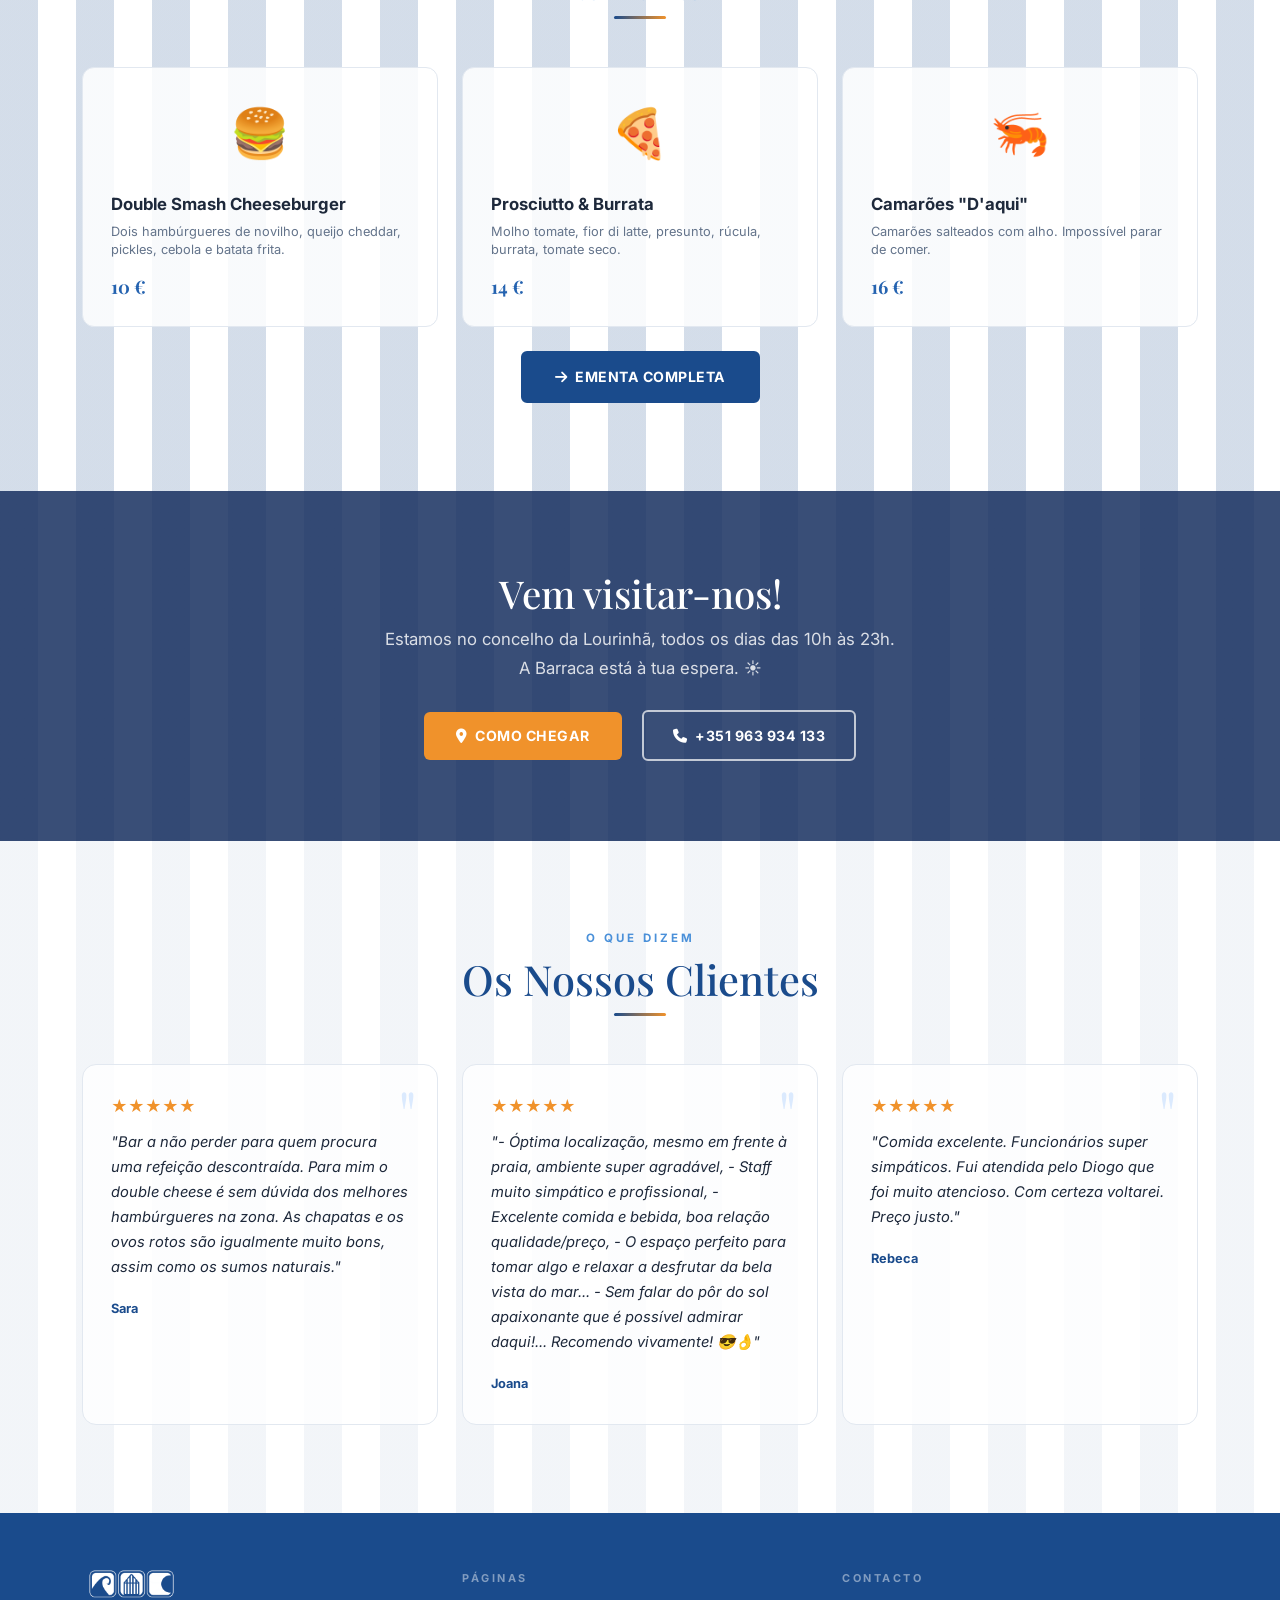
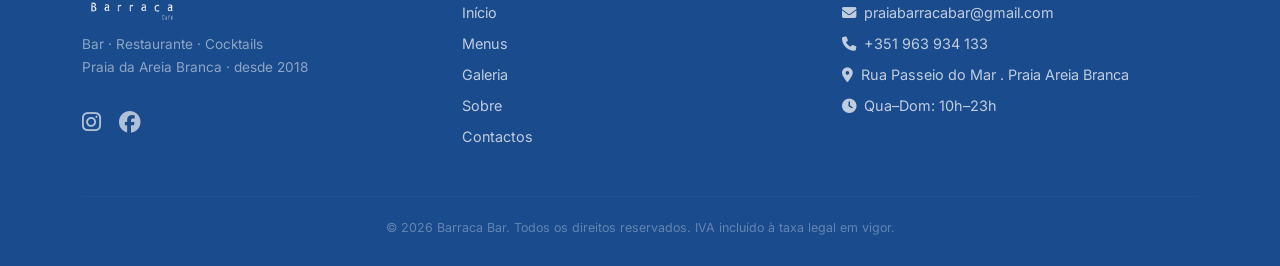
==== commit 7943a09a: "new info" ====
--- a/index.html
+++ b/index.html
@@ -193,22 +193,33 @@
         <div class="col-md-4">
           <div class="review-card">
             <div class="review-stars">★★★★★</div>
-            <p class="review-text">"A melhor pizza Napolitana da zona! Massa incrível e ingredientes top. Voltamos sempre."</p>
-            <span class="review-author"></span>
+            <p class="review-text">"Bar a não perder para quem procura uma refeição descontraída. Para mim o double cheese é sem dúvida dos melhores hambúrgueres na zona. As chapatas e os ovos rotos são igualmente muito bons, assim como os sumos naturais."</p>
+            <span class="review-author">Sara</span>
           </div>
         </div>
         <div class="col-md-4">
           <div class="review-card">
             <div class="review-stars">★★★★★</div>
-            <p class="review-text">"O smash burger é absolutamente viciante. Ambiente super descontraído, perfeito para almoços de verão."</p>
-            <span class="review-author"></span>
+            <p class="review-text">"- Óptima localização, mesmo em frente à praia, ambiente super agradável,
+                                    - Staff muito simpático e profissional,
+                                    - Excelente comida e bebida, boa relação qualidade/preço,
+                                    - O espaço perfeito para tomar algo e relaxar a desfrutar da bela vista do mar...
+                                    - Sem falar do pôr do sol apaixonante que é possível admirar daqui!...
+
+                                      Recomendo vivamente! 😎👌"
+
+                                      </p>
+            <span class="review-author">Joana</span> 
           </div>
         </div>
         <div class="col-md-4">
           <div class="review-card">
             <div class="review-stars">★★★★★</div>
-            <p class="review-text">"O pequeno-almoço aqui é fantástico. O açaí bowl com granola caseira é divinal!"</p>
-            <span class="review-author"></span>
+            <p class="review-text">"Comida excelente. Funcionários super simpáticos. Fui atendida pelo Diogo que foi muito atencioso.
+            Com certeza voltarei. Preço justo."</p>
+            <span class="review-author">Rebeca
+
+            </span>
           </div>
         </div>
       </div>
@@ -240,7 +251,7 @@
       </div>
       <div class="col-sm-6 col-lg-4 footer-links">
         <span class="footer-col-title">Contacto</span>
-        <a href="mailto:info@barracabar.pt"><i class="fas fa-envelope me-2"></i>info@barracabar.pt</a>
+        <a href="mailto:info@barracabar.pt"><i class="fas fa-envelope me-2"></i>praiabarracabar@gmail.com</a>
         <a href="tel:+351963934133"><i class="fas fa-phone me-2"></i>+351 963 934 133</a>
         <a href="#"><i class="fas fa-map-marker-alt me-2"></i>Rua Passeio do Mar . Praia Areia Branca</a>
         <a href="#"><i class="fas fa-clock me-2"></i>Qua–Dom: 10h–23h</a>
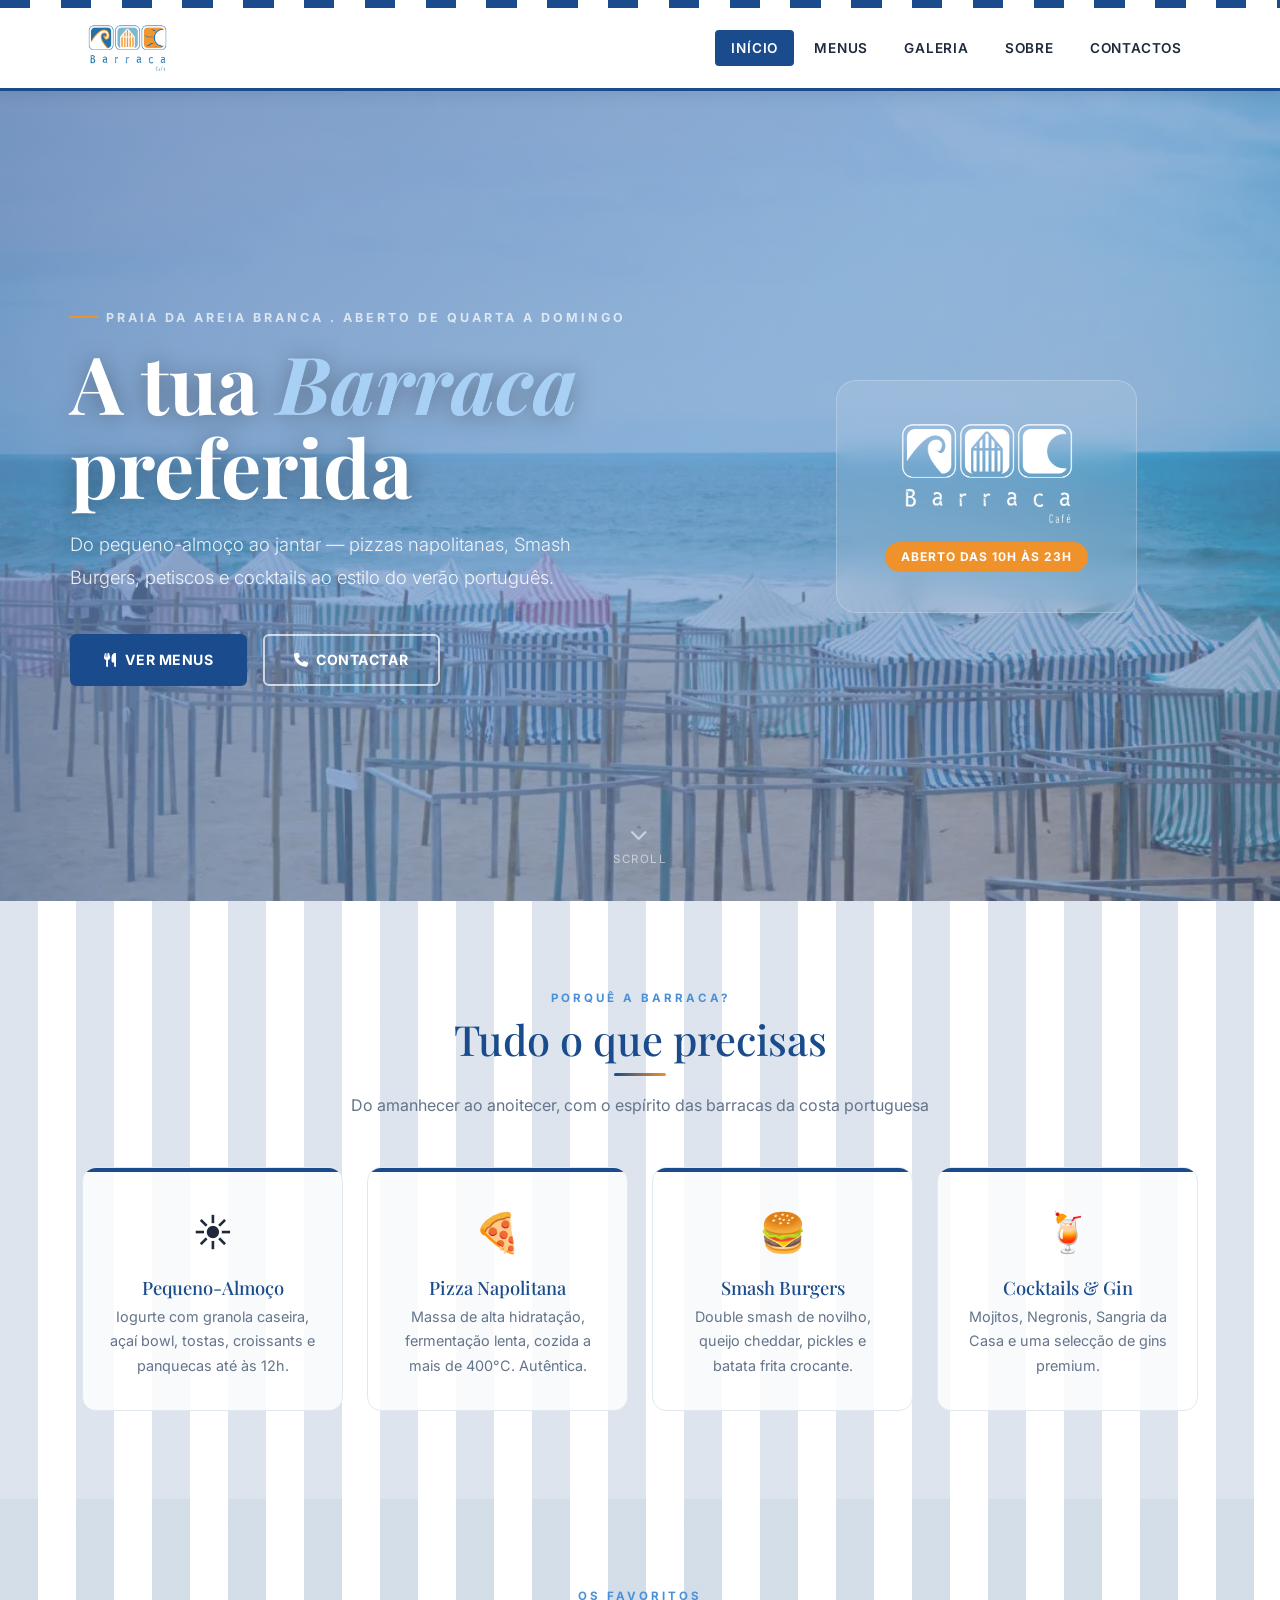
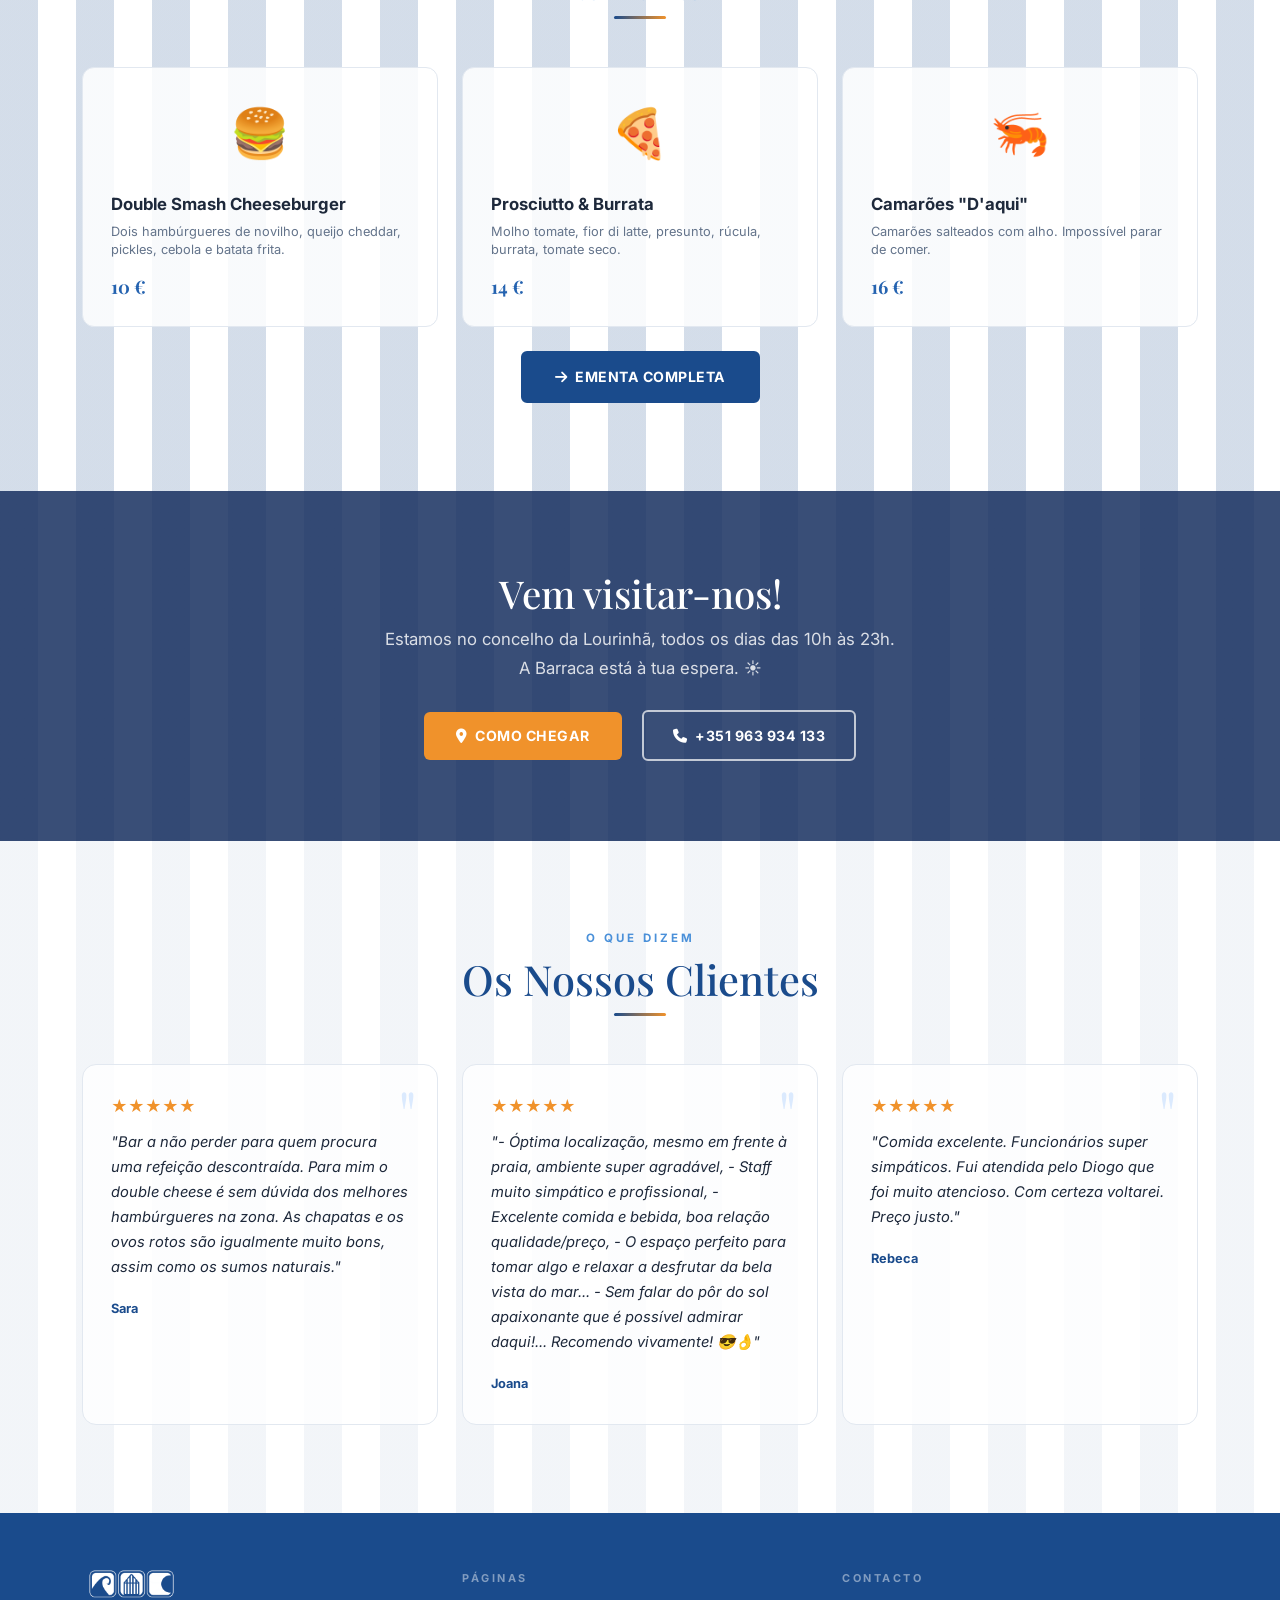
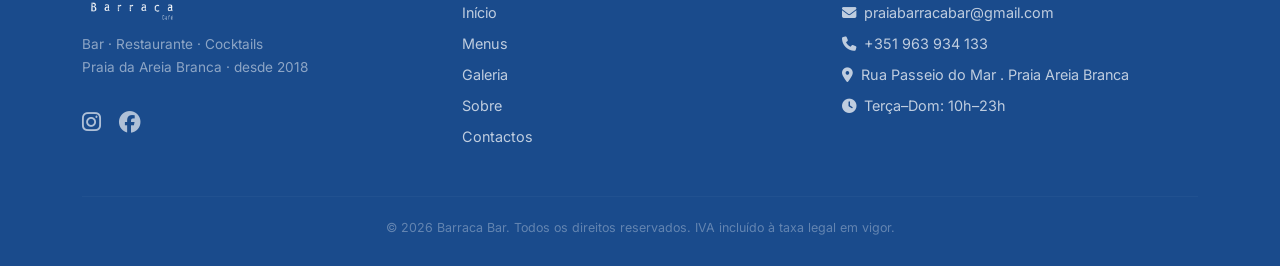
==== commit 05d79e40: "new menu" ====
--- a/index.html
+++ b/index.html
@@ -254,7 +254,7 @@
         <a href="mailto:info@barracabar.pt"><i class="fas fa-envelope me-2"></i>praiabarracabar@gmail.com</a>
         <a href="tel:+351963934133"><i class="fas fa-phone me-2"></i>+351 963 934 133</a>
         <a href="#"><i class="fas fa-map-marker-alt me-2"></i>Rua Passeio do Mar . Praia Areia Branca</a>
-        <a href="#"><i class="fas fa-clock me-2"></i>Qua–Dom: 10h–23h</a>
+        <a href="#"><i class="fas fa-clock me-2"></i>Terça–Dom: 10h–23h</a>
       </div>
     </div>
     <hr class="footer-hr"/>
--- a/css/estilos.css
+++ b/css/estilos.css
@@ -1,5 +1,5 @@
 /* ══════════════════════════════════════════════════════════════
-   Barraca Bar — Folha de Estilos Principal
+   Barraca Café — Folha de Estilos Principal
    Paleta: Branco dominante · Azul #1a4b8c · Laranja #f0922b
    ══════════════════════════════════════════════════════════════ */
 
@@ -154,13 +154,12 @@
   min-height: 90vh;
   display: flex;
   align-items: center;
-  justify-content: center;
   overflow: hidden;
   background:
     url('../imagens/barraca-hero.jpg') center center / cover no-repeat;
 }
 
-/* Overlay */
+/* Overlay azul escuro semi-transparente sobre a foto */
 .hero-overlay {
   position: absolute;
   inset: 0;
@@ -176,13 +175,7 @@
   position: relative;
   z-index: 2;
   color: var(--branco);
-  width: 100%;
   padding: 6rem 0;
-}
-
-/* Force both columns to align at vertical midpoint */
-.hero-content .row {
-  align-items: center;
 }
 
 .hero-eyebrow {
@@ -528,6 +521,16 @@
   margin-left: 1.3rem;
 }
 
+.menu-sub-title {
+  font-family: 'Inter', sans-serif;
+  font-size: .72rem;
+  font-weight: 700;
+  text-transform: uppercase;
+  letter-spacing: 1.5px;
+  color: var(--azul);
+  margin-bottom: .75rem;
+}
+
 .menu-card {
   background: rgba(255,255,255,.85);
   border: 1px solid var(--cinza-borda);
@@ -672,16 +675,15 @@
 .g-wide { grid-column: span 2; }  /* 2 colunas */
 .g-tall { grid-row:    span 2; }  /* 2 linhas  */
 
-/* Tablet (≤ 991px): 2 colunas */
+/* Tablet */
 @media (max-width: 991px) {
   .gallery-grid { grid-template-columns: repeat(2, 1fr); grid-auto-rows: 220px; }
   .g-tall { grid-row: span 1; }
 }
-/* Mobile (≤ 575px): 1 coluna — sem sobreposições */
+/* Mobile */
 @media (max-width: 575px) {
-  .gallery-grid { grid-template-columns: 1fr; grid-auto-rows: 220px; gap: 8px; }
-  .g-wide { grid-column: span 1; }
-  .g-tall { grid-row:    span 1; }
+  .gallery-grid { grid-template-columns: repeat(2, 1fr); grid-auto-rows: 150px; gap: 6px; }
+  .g-wide, .g-tall { grid-column: span 2; grid-row: span 1; }
 }
 
 /* ══════════════════════════════════════════════════════════════
@@ -983,21 +985,33 @@
 .review-author { font-size: .8rem; font-weight: 700; color: var(--azul); }
 
 /* ══════════════════════════════════════════════════════════════
-   RESPONSIVIDADE GERAL
-   ══════════════════════════════════════════════════════════════ */
+   RESPONSIVIDADE
+   ══════════════════════════════════════════════════════════════ */
+@media (max-width: 991px) {
+  .gallery-grid { grid-template-columns: repeat(2, 1fr); grid-auto-rows: 220px; }
+  .g-tall { grid-row: span 1; }
+}
+
 @media (max-width: 767px) {
   section         { padding: 3.5rem 0; }
   .hero           { min-height: 75vh; }
   .hero h1        { font-size: 2.6rem; }
   .hero .lead     { font-size: 1rem; }
   .hero-logo-card { display: none; }
-  .hero-content   { padding: 4rem 2rem; }  .section-title  { font-size: 2rem; }
+  .hero-content   { padding: 4rem 2rem; }
+  .section-title  { font-size: 2rem; }
   .page-hero h1   { font-size: 2rem; }
   .form-card      { padding: 1.5rem; }
   .sobre-img      { min-height: 240px; }
   .menu-filter button { font-size: .72rem; padding: .38rem .9rem; }
 }
 
+@media (max-width: 575px) {
+  .gallery-grid { grid-template-columns: 1fr; grid-auto-rows: 220px; gap: 8px; }
+  .g-wide { grid-column: span 1; }
+  .g-tall { grid-row:    span 1; }
+}
+
 @media (min-width: 992px) {
   .hero h1 { font-size: 5rem; }
 }
